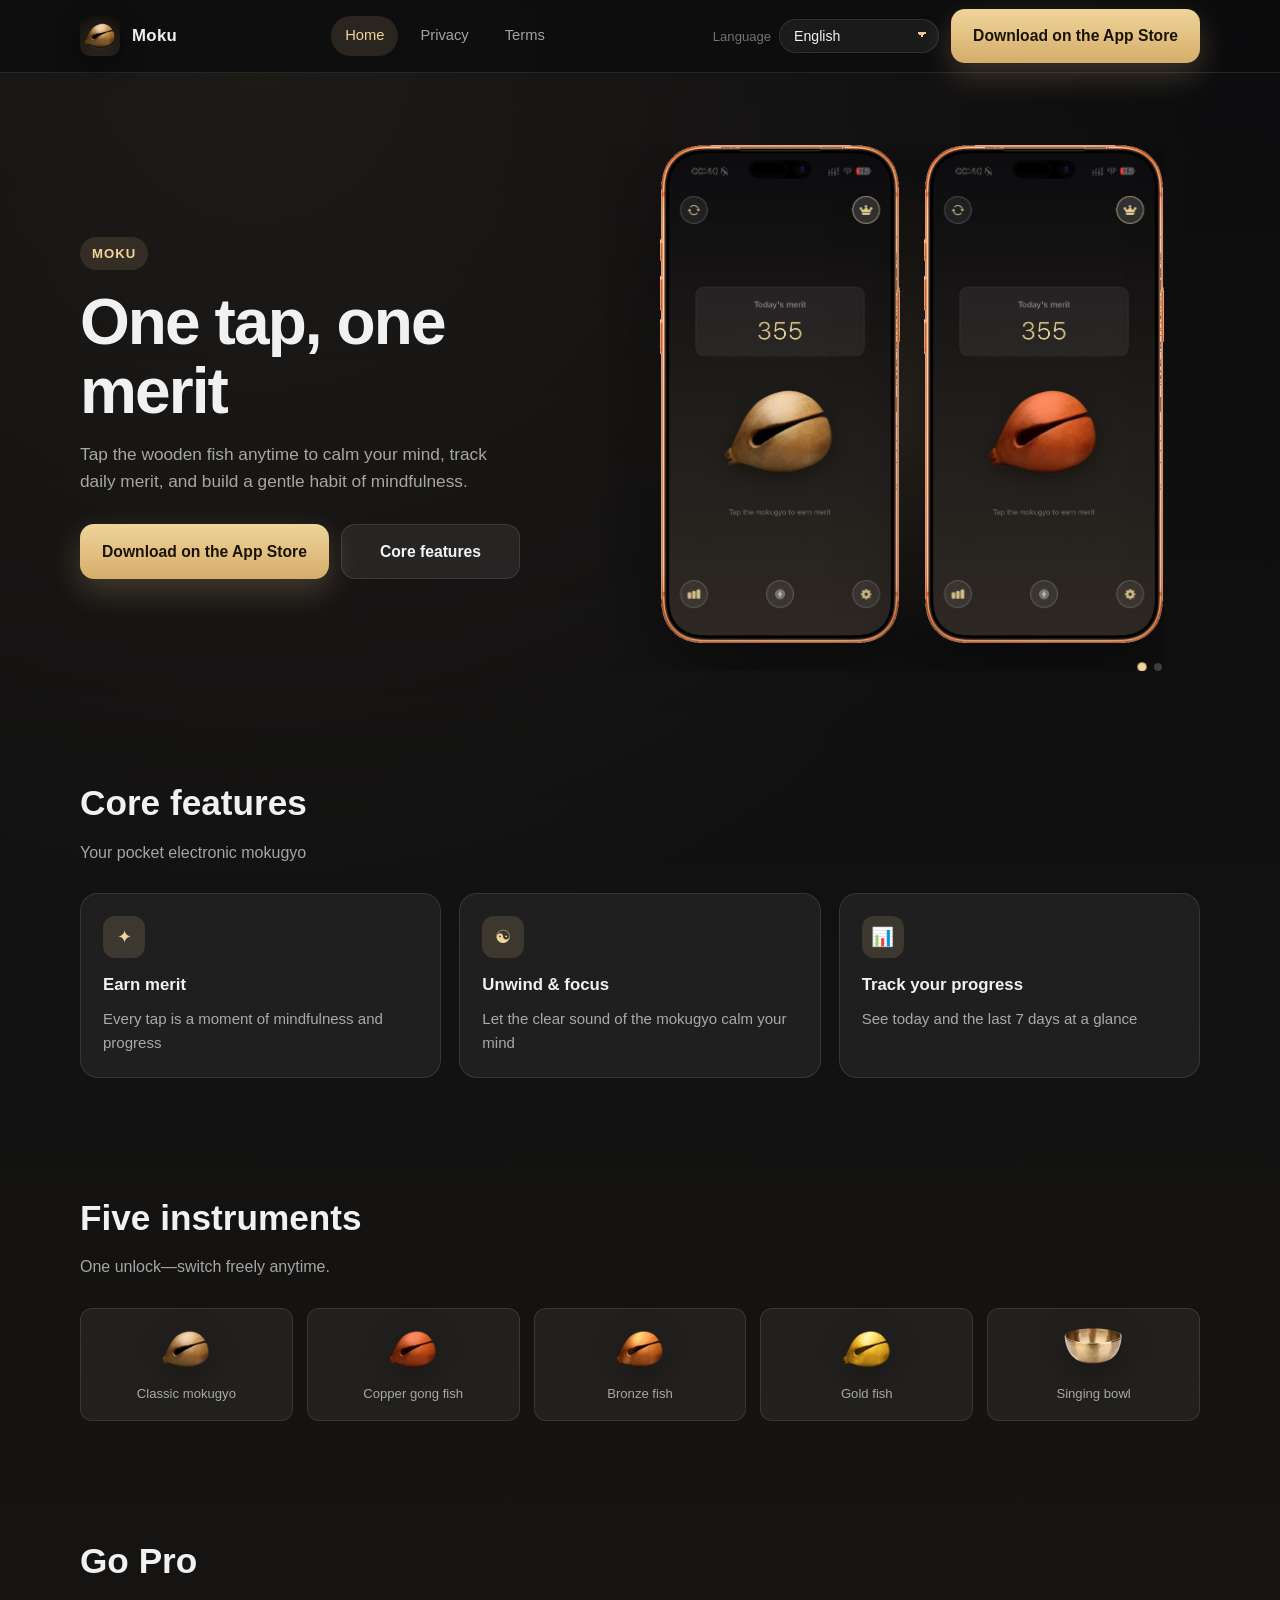
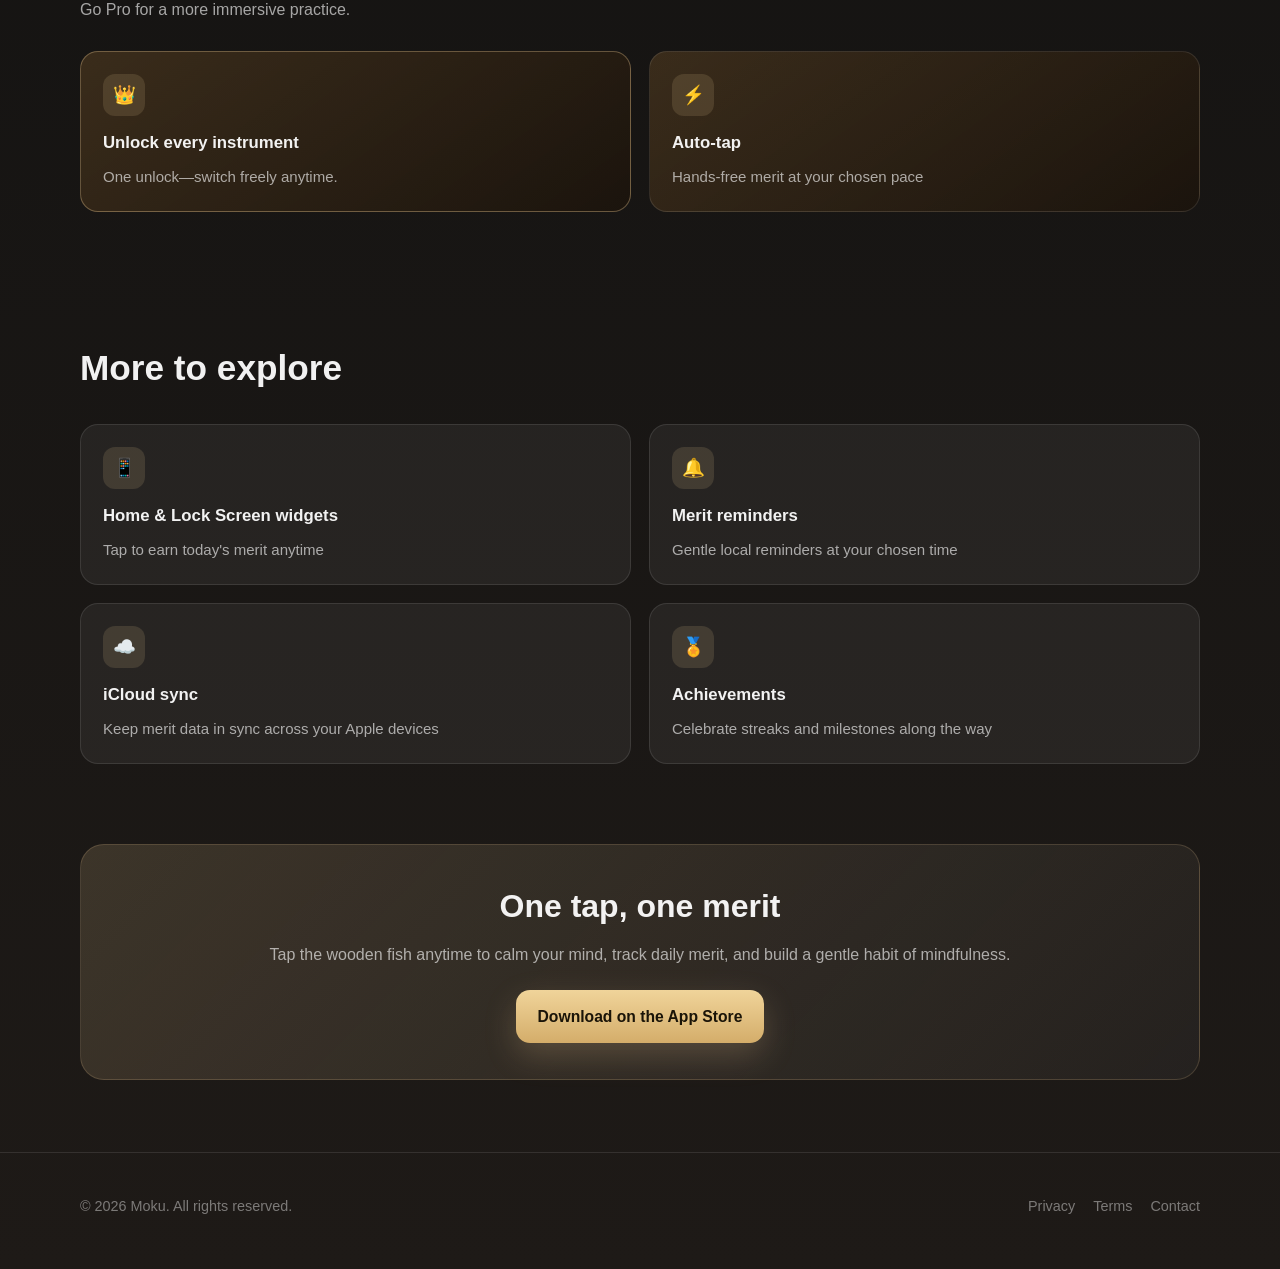
==== website/index.html @ 9e6f9378 "Add files via upload" ====
<!DOCTYPE html>
<html lang="zh-Hans">
<head>
  <meta charset="UTF-8">
  <meta name="viewport" content="width=device-width, initial-scale=1.0">
  <meta name="description" content="">
  <title>敲了么</title>
  <link rel="icon" href="assets/app-icon.png" type="image/png">
  <link rel="apple-touch-icon" href="assets/app-icon.png">
  <link rel="stylesheet" href="css/styles.css">
</head>
<body data-page="home">
  <header class="site-header">
    <div class="container header-inner">
      <a class="brand" href="index.html">
        <img src="assets/app-icon.png" alt="" width="40" height="40">
        <span class="brand-name">敲了么</span>
      </a>

      <nav class="site-nav" aria-label="Main">
        <a class="nav-link" data-page="home" href="index.html" data-i18n="nav_home"></a>
        <a class="nav-link" data-page="privacy" href="privacy.html" data-i18n="nav_privacy"></a>
        <a class="nav-link" data-page="terms" href="terms.html" data-i18n="nav_terms"></a>
      </nav>

      <div class="header-actions">
        <div id="lang-switcher"></div>
        <a class="btn btn-primary app-store-link" href="#" data-i18n="hero_cta"></a>
        <button class="nav-toggle" type="button" aria-expanded="false" aria-label="Menu">
          <span></span><span></span><span></span>
        </button>
      </div>
    </div>
  </header>

  <main>
    <section class="hero">
      <div class="container hero-inner">
        <div class="hero-copy">
          <div class="eyebrow" data-i18n="app_name"></div>
          <h1 data-i18n="hero_title"></h1>
          <p class="hero-lead" data-i18n="hero_description"></p>
          <div class="hero-actions">
            <a class="btn btn-primary app-store-link" href="#" data-i18n="hero_cta"></a>
            <a class="btn btn-ghost" href="#features" data-i18n="section_features"></a>
          </div>
        </div>

        <div class="hero-visual">
          <div class="hero-glow" aria-hidden="true"></div>
          <div class="hero-carousel" aria-roledescription="carousel">
            <div class="hero-carousel-track">
              <div class="hero-carousel-slide">
                <img src="assets/screenshot-1-en-home.png" alt="" class="hero-shot">
                <img src="assets/screenshot-2-zh-home.png" alt="" class="hero-shot">
              </div>
              <div class="hero-carousel-slide">
                <img src="assets/screenshot-3-stats.png" alt="" class="hero-shot">
                <img src="assets/screenshot-4-vessels.png" alt="" class="hero-shot">
              </div>
            </div>
            <div class="hero-carousel-dots" aria-hidden="true">
              <span class="is-active"></span>
              <span></span>
            </div>
          </div>
        </div>
      </div>
    </section>

    <section class="section" id="features">
      <div class="container">
        <div class="section-head">
          <h2 data-i18n="section_features"></h2>
          <p data-i18n="hero_subtitle"></p>
        </div>
        <div class="feature-grid">
          <article class="feature-card">
            <div class="feature-icon">✦</div>
            <h3 data-i18n="feature_merit_title"></h3>
            <p data-i18n="feature_merit_subtitle"></p>
          </article>
          <article class="feature-card">
            <div class="feature-icon">☯</div>
            <h3 data-i18n="feature_calm_title"></h3>
            <p data-i18n="feature_calm_subtitle"></p>
          </article>
          <article class="feature-card">
            <div class="feature-icon">📊</div>
            <h3 data-i18n="feature_stats_title"></h3>
            <p data-i18n="feature_stats_subtitle"></p>
          </article>
        </div>
      </div>
    </section>

    <section class="section" id="vessels">
      <div class="container">
        <div class="section-head">
          <h2 data-i18n="section_vessels"></h2>
          <p data-i18n="pro_benefit_vessels_subtitle"></p>
        </div>
        <div class="vessel-grid">
          <div class="vessel-item">
            <img src="assets/wooden-fish.png" alt="">
            <span data-i18n="vessel_wooden"></span>
          </div>
          <div class="vessel-item">
            <img src="assets/copper-gong.png" alt="">
            <span data-i18n="vessel_copper"></span>
          </div>
          <div class="vessel-item">
            <img src="assets/bronze-fish.png" alt="">
            <span data-i18n="vessel_bronze"></span>
          </div>
          <div class="vessel-item">
            <img src="assets/gold-fish.png" alt="">
            <span data-i18n="vessel_gold"></span>
          </div>
          <div class="vessel-item">
            <img src="assets/singing-bowl.png" alt="">
            <span data-i18n="vessel_bowl"></span>
          </div>
        </div>
      </div>
    </section>

    <section class="section pro-section" id="pro">
      <div class="container">
        <div class="section-head">
          <h2 data-i18n="section_pro"></h2>
          <p data-i18n="pro_hero_subtitle"></p>
        </div>
        <div class="pro-wrap">
          <article class="pro-card highlight">
            <div class="feature-icon">👑</div>
            <h3 data-i18n="pro_hero_title"></h3>
            <p data-i18n="pro_benefit_vessels_subtitle"></p>
          </article>
          <article class="pro-card">
            <div class="feature-icon">⚡</div>
            <h3 data-i18n="pro_benefit_auto_title"></h3>
            <p data-i18n="pro_benefit_auto_subtitle"></p>
          </article>
        </div>
      </div>
    </section>

    <section class="section" id="more">
      <div class="container">
        <div class="section-head">
          <h2 data-i18n="section_more"></h2>
        </div>
        <div class="more-grid">
          <article class="more-card">
            <div class="feature-icon">📱</div>
            <h3 data-i18n="feature_widget_title"></h3>
            <p data-i18n="feature_widget_subtitle"></p>
          </article>
          <article class="more-card">
            <div class="feature-icon">🔔</div>
            <h3 data-i18n="feature_reminder_title"></h3>
            <p data-i18n="feature_reminder_subtitle"></p>
          </article>
          <article class="more-card">
            <div class="feature-icon">☁️</div>
            <h3 data-i18n="feature_icloud_title"></h3>
            <p data-i18n="feature_icloud_subtitle"></p>
          </article>
          <article class="more-card">
            <div class="feature-icon">🏅</div>
            <h3 data-i18n="feature_achievement_title"></h3>
            <p data-i18n="feature_achievement_subtitle"></p>
          </article>
        </div>
      </div>
    </section>

    <section class="container">
      <div class="cta-band">
        <h2 data-i18n="app_slogan"></h2>
        <p data-i18n="hero_description"></p>
        <a class="btn btn-primary app-store-link" href="#" data-i18n="hero_cta"></a>
      </div>
    </section>
  </main>

  <footer class="site-footer">
    <div class="container footer-inner">
      <p data-i18n="footer_copyright"></p>
      <div class="footer-links">
        <a href="privacy.html" data-i18n="nav_privacy"></a>
        <a href="terms.html" data-i18n="nav_terms"></a>
        <a class="contact-link" href="#" data-i18n="footer_contact"></a>
      </div>
    </div>
  </footer>

  <script src="js/locales.js"></script>
  <script src="js/app.js"></script>
</body>
</html>
---- website/css/styles.css ----
:root {
  --bg-deep: #0c0c0e;
  --bg-mid: #141312;
  --bg-card: rgba(255, 255, 255, 0.06);
  --bg-card-hover: rgba(255, 255, 255, 0.09);
  --border: rgba(255, 255, 255, 0.1);
  --text: rgba(255, 255, 255, 0.94);
  --text-muted: rgba(255, 255, 255, 0.62);
  --text-soft: rgba(255, 255, 255, 0.42);
  --accent: #ebc992;
  --accent-strong: #f0d49a;
  --accent-text: #1a1408;
  --shadow: 0 24px 80px rgba(0, 0, 0, 0.45);
  --radius: 18px;
  --radius-sm: 12px;
  --max: 1120px;
  --header-h: 72px;
}

*,
*::before,
*::after {
  box-sizing: border-box;
}

html {
  scroll-behavior: smooth;
}

body {
  margin: 0;
  font-family: -apple-system, BlinkMacSystemFont, "Segoe UI", Roboto, "Helvetica Neue", Arial, sans-serif;
  background: radial-gradient(circle at 20% 0%, rgba(235, 201, 146, 0.08), transparent 32%),
    linear-gradient(180deg, var(--bg-deep) 0%, var(--bg-mid) 45%, #1e1a17 100%);
  color: var(--text);
  line-height: 1.6;
  min-height: 100vh;
}

img {
  max-width: 100%;
  display: block;
}

a {
  color: inherit;
  text-decoration: none;
}

.container {
  width: min(100% - 40px, var(--max));
  margin-inline: auto;
}

.site-header {
  position: sticky;
  top: 0;
  z-index: 100;
  backdrop-filter: blur(16px);
  background: rgba(12, 12, 14, 0.78);
  border-bottom: 1px solid var(--border);
}

.header-inner {
  position: relative;
  height: var(--header-h);
  display: grid;
  grid-template-columns: auto 1fr auto;
  align-items: center;
  gap: 16px;
}

.brand {
  display: flex;
  align-items: center;
  gap: 12px;
  min-width: 0;
}

.brand img {
  width: 40px;
  height: 40px;
  border-radius: 10px;
  box-shadow: 0 8px 24px rgba(0, 0, 0, 0.35);
}

.brand-name {
  font-weight: 700;
  font-size: 1.05rem;
  letter-spacing: 0.02em;
  white-space: nowrap;
}

.header-actions {
  display: flex;
  align-items: center;
  gap: 12px;
}

#lang-switcher {
  display: flex;
  align-items: center;
  gap: 8px;
}

.lang-label {
  font-size: 0.82rem;
  color: var(--text-soft);
}

.lang-select {
  appearance: none;
  border: 1px solid var(--border);
  background: rgba(255, 255, 255, 0.06);
  color: var(--text);
  border-radius: 999px;
  padding: 8px 32px 8px 14px;
  font-size: 0.88rem;
  background-image: linear-gradient(45deg, transparent 50%, var(--accent) 50%),
    linear-gradient(135deg, var(--accent) 50%, transparent 50%);
  background-position: calc(100% - 16px) calc(50% - 2px), calc(100% - 11px) calc(50% - 2px);
  background-size: 5px 5px, 5px 5px;
  background-repeat: no-repeat;
}

.nav-toggle {
  display: none;
  width: 42px;
  height: 42px;
  border-radius: 50%;
  border: 1px solid var(--border);
  background: rgba(255, 255, 255, 0.05);
  color: var(--accent);
}

.nav-toggle span {
  display: block;
  width: 18px;
  height: 2px;
  margin: 4px auto;
  background: currentColor;
  border-radius: 1px;
}

.site-nav {
  display: flex;
  align-items: center;
  justify-content: center;
  gap: 8px;
}

.nav-link {
  padding: 8px 14px;
  border-radius: 999px;
  font-size: 0.92rem;
  color: var(--text-muted);
  transition: background 0.2s, color 0.2s;
}

.nav-link:hover,
.nav-link.is-active {
  background: rgba(235, 201, 146, 0.12);
  color: var(--accent-strong);
}

.btn {
  display: inline-flex;
  align-items: center;
  justify-content: center;
  gap: 8px;
  border: none;
  border-radius: 14px;
  padding: 14px 22px;
  font-size: 0.98rem;
  font-weight: 700;
  cursor: pointer;
  transition: transform 0.15s, box-shadow 0.2s, background 0.2s;
}

.btn-primary {
  background: linear-gradient(180deg, var(--accent-strong), #d4ad6a);
  color: var(--accent-text);
  box-shadow: 0 12px 32px rgba(235, 201, 146, 0.22);
}

.btn-primary:hover {
  transform: translateY(-1px);
  box-shadow: 0 16px 40px rgba(235, 201, 146, 0.28);
}

.btn-ghost {
  background: rgba(255, 255, 255, 0.07);
  color: var(--text);
  border: 1px solid var(--border);
}

.hero {
  padding: 72px 0 48px;
}

.hero-inner {
  display: flex;
  flex-direction: column;
  gap: 48px;
}

.hero-copy {
  max-width: 640px;
}

@media (min-width: 1024px) {
  .hero-inner {
    display: grid;
    grid-template-columns: minmax(0, 440px) minmax(0, 1fr);
    align-items: center;
    gap: clamp(24px, 4vw, 48px);
  }

  .hero-copy {
    max-width: none;
  }

  .hero-visual {
    justify-content: flex-end;
    align-items: center;
  }

  .hero-carousel {
    margin: 0;
    max-width: min(100%, 520px);
  }
}

.eyebrow {
  display: inline-block;
  padding: 6px 12px;
  border-radius: 999px;
  background: rgba(235, 201, 146, 0.12);
  color: var(--accent-strong);
  font-size: 0.82rem;
  font-weight: 700;
  letter-spacing: 0.08em;
  text-transform: uppercase;
  margin-bottom: 18px;
}

.hero h1 {
  margin: 0 0 14px;
  font-size: clamp(2.4rem, 5vw, 4rem);
  line-height: 1.08;
  letter-spacing: -0.03em;
}

.hero-lead {
  margin: 0 0 28px;
  font-size: 1.08rem;
  color: var(--text-muted);
  max-width: 34rem;
}

.hero-actions {
  display: inline-grid;
  grid-template-columns: repeat(2, 1fr);
  gap: 12px;
}

.hero-actions .btn {
  text-align: center;
  white-space: nowrap;
}

.hero-visual {
  position: relative;
  display: flex;
  justify-content: center;
  align-items: center;
  width: 100%;
  min-width: 0;
}

.hero-glow {
  position: absolute;
  inset: 8% 4%;
  background: radial-gradient(circle, rgba(235, 201, 146, 0.16), transparent 70%);
  filter: blur(18px);
  pointer-events: none;
}

.hero-carousel {
  position: relative;
  width: 100%;
  max-width: 560px;
  margin: 0 auto;
  overflow: hidden;
}

.hero-carousel-track {
  display: flex;
  transition: transform 0.55s cubic-bezier(0.4, 0, 0.2, 1);
  will-change: transform;
}

.hero-carousel-slide {
  flex: 0 0 100%;
  display: flex;
  justify-content: flex-end;
  align-items: flex-end;
  gap: clamp(12px, 3vw, 24px);
  padding: 0 0 20px;
}

.hero-carousel-dots {
  display: flex;
  justify-content: flex-end;
  gap: 8px;
  padding-right: 2px;
}

.hero-carousel-dots span {
  width: 8px;
  height: 8px;
  border-radius: 50%;
  background: rgba(255, 255, 255, 0.22);
  transition: background 0.3s, transform 0.3s;
}

.hero-carousel-dots span.is-active {
  background: var(--accent-strong);
  transform: scale(1.15);
}

.hero-shot {
  flex: 0 1 auto;
  width: clamp(130px, 22vw, 240px);
  height: auto;
  filter: drop-shadow(0 22px 44px rgba(0, 0, 0, 0.42));
}

.section {
  padding: 56px 0;
}

.section-head {
  margin-bottom: 28px;
}

.section-head h2 {
  margin: 0 0 8px;
  font-size: clamp(1.6rem, 3vw, 2.2rem);
}

.section-head p {
  margin: 0;
  color: var(--text-muted);
}

.feature-grid {
  display: grid;
  grid-template-columns: repeat(3, 1fr);
  gap: 18px;
}

.feature-card,
.pro-card,
.more-card {
  padding: 22px;
  border-radius: var(--radius);
  background: var(--bg-card);
  border: 1px solid var(--border);
  transition: background 0.2s, transform 0.2s;
}

.feature-card:hover,
.more-card:hover {
  background: var(--bg-card-hover);
  transform: translateY(-2px);
}

.feature-icon {
  width: 42px;
  height: 42px;
  border-radius: 12px;
  display: grid;
  place-items: center;
  background: rgba(235, 201, 146, 0.14);
  color: var(--accent-strong);
  font-size: 1.15rem;
  margin-bottom: 14px;
}

.feature-card h3,
.more-card h3,
.pro-card h3 {
  margin: 0 0 8px;
  font-size: 1.05rem;
}

.feature-card p,
.more-card p,
.pro-card p {
  margin: 0;
  color: var(--text-muted);
  font-size: 0.94rem;
}

.vessel-grid {
  display: grid;
  grid-template-columns: repeat(5, 1fr);
  gap: 14px;
}

.vessel-item {
  text-align: center;
  padding: 16px 10px;
  border-radius: var(--radius-sm);
  background: var(--bg-card);
  border: 1px solid var(--border);
}

.vessel-item img {
  width: 64px;
  height: 48px;
  object-fit: contain;
  margin: 0 auto 10px;
  filter: drop-shadow(0 8px 16px rgba(0, 0, 0, 0.35));
}

.vessel-item span {
  display: block;
  font-size: 0.82rem;
  color: var(--text-muted);
}

.pro-section {
  padding-bottom: 72px;
}

.pro-wrap {
  display: grid;
  grid-template-columns: 1fr 1fr;
  gap: 18px;
}

.pro-card {
  background: linear-gradient(145deg, rgba(88, 64, 34, 0.55), rgba(28, 20, 12, 0.85));
}

.pro-card.highlight {
  border-color: rgba(235, 201, 146, 0.35);
}

.more-grid {
  display: grid;
  grid-template-columns: repeat(2, 1fr);
  gap: 18px;
}

.cta-band {
  margin: 24px 0 72px;
  padding: 36px;
  border-radius: 24px;
  text-align: center;
  background: linear-gradient(135deg, rgba(235, 201, 146, 0.16), rgba(255, 255, 255, 0.04));
  border: 1px solid rgba(235, 201, 146, 0.18);
}

.cta-band h2 {
  margin: 0 0 10px;
  font-size: clamp(1.5rem, 3vw, 2rem);
}

.cta-band p {
  margin: 0 0 22px;
  color: var(--text-muted);
}

.site-footer {
  border-top: 1px solid var(--border);
  padding: 28px 0 36px;
  color: var(--text-soft);
  font-size: 0.9rem;
}

.footer-inner {
  display: flex;
  align-items: center;
  justify-content: space-between;
  gap: 16px;
  flex-wrap: wrap;
}

.footer-links {
  display: flex;
  gap: 18px;
  flex-wrap: wrap;
}

.footer-links a:hover {
  color: var(--accent-strong);
}

.legal-page {
  padding: 48px 0 72px;
}

.legal-card {
  max-width: 820px;
  margin: 0 auto;
  padding: 32px;
  border-radius: 24px;
  background: var(--bg-card);
  border: 1px solid var(--border);
}

.legal-card h1 {
  margin: 0 0 24px;
  font-size: clamp(1.8rem, 4vw, 2.4rem);
}

#legal-body p {
  margin: 0 0 12px;
  color: rgba(255, 255, 255, 0.84);
  white-space: pre-wrap;
}

@media (max-width: 960px) {
  .hero-inner {
    gap: 36px;
  }

  .pro-wrap,
  .feature-grid,
  .more-grid {
    grid-template-columns: 1fr 1fr;
  }

  .vessel-grid {
    grid-template-columns: repeat(3, 1fr);
  }
}

@media (max-width: 768px) {
  :root {
    --header-h: 64px;
  }

  .header-inner {
    grid-template-columns: auto 1fr auto;
  }

  .nav-toggle {
    display: block;
  }

  .site-nav {
    position: absolute;
    top: calc(100% + 1px);
    left: 0;
    right: 0;
    flex-direction: column;
    align-items: stretch;
    padding: 12px 20px 18px;
    background: rgba(12, 12, 14, 0.96);
    border-bottom: 1px solid var(--border);
    display: none;
  }

  .site-nav.is-open {
    display: flex;
  }

  .lang-label {
    display: none;
  }

  .hero {
    padding-top: 40px;
  }

  .hero-carousel {
    max-width: none;
    margin: 0 auto;
  }

  .hero-carousel-slide {
    justify-content: center;
  }

  .hero-carousel-dots {
    justify-content: center;
    padding-right: 0;
  }

  .hero-shot {
    width: clamp(140px, 38vw, 220px);
  }

  .feature-grid,
  .more-grid,
  .pro-wrap {
    grid-template-columns: 1fr;
  }

  .vessel-grid {
    grid-template-columns: repeat(2, 1fr);
  }

  .legal-card {
    padding: 22px 18px;
  }

  .footer-inner {
    flex-direction: column;
    align-items: flex-start;
  }
}

@media (max-width: 480px) {
  .container {
    width: min(100% - 28px, var(--max));
  }

  .header-actions .btn-primary {
    display: none;
  }

  .hero-actions {
    display: grid;
    grid-template-columns: 1fr;
    width: 100%;
  }
}
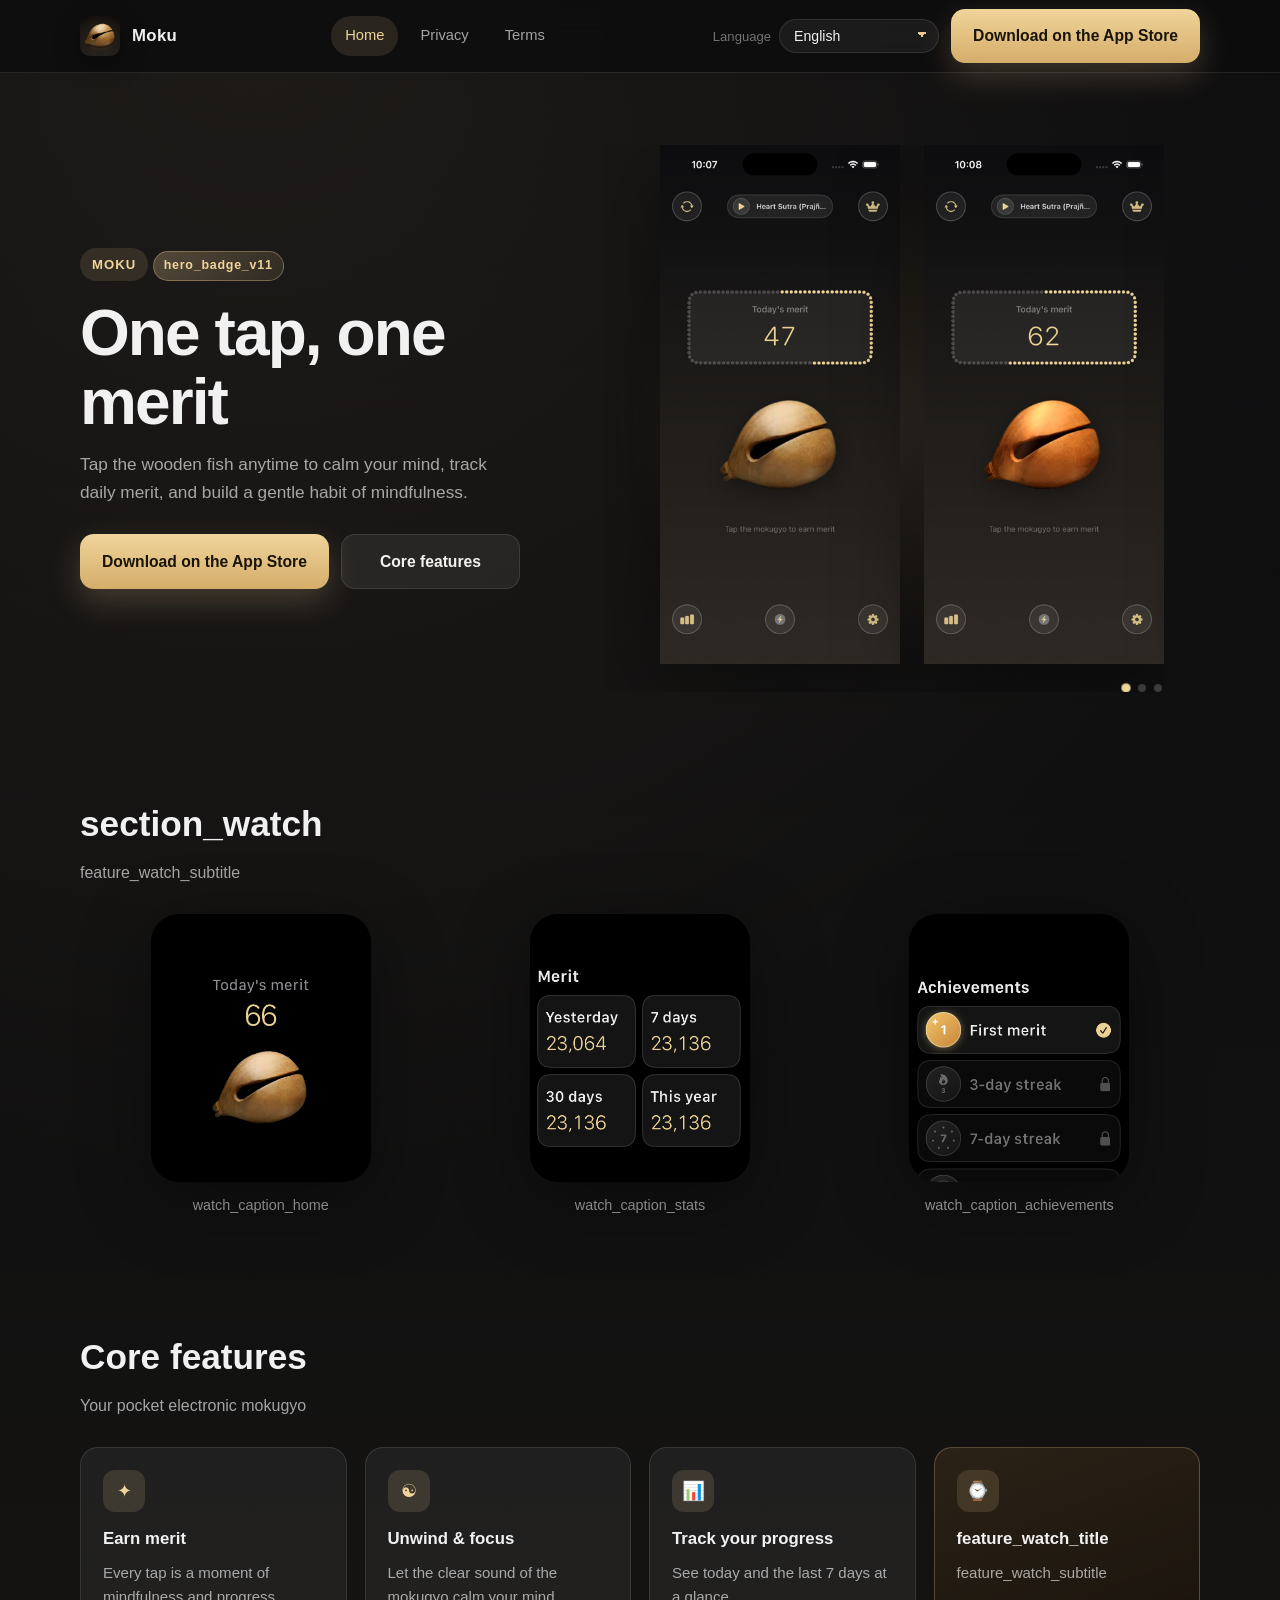
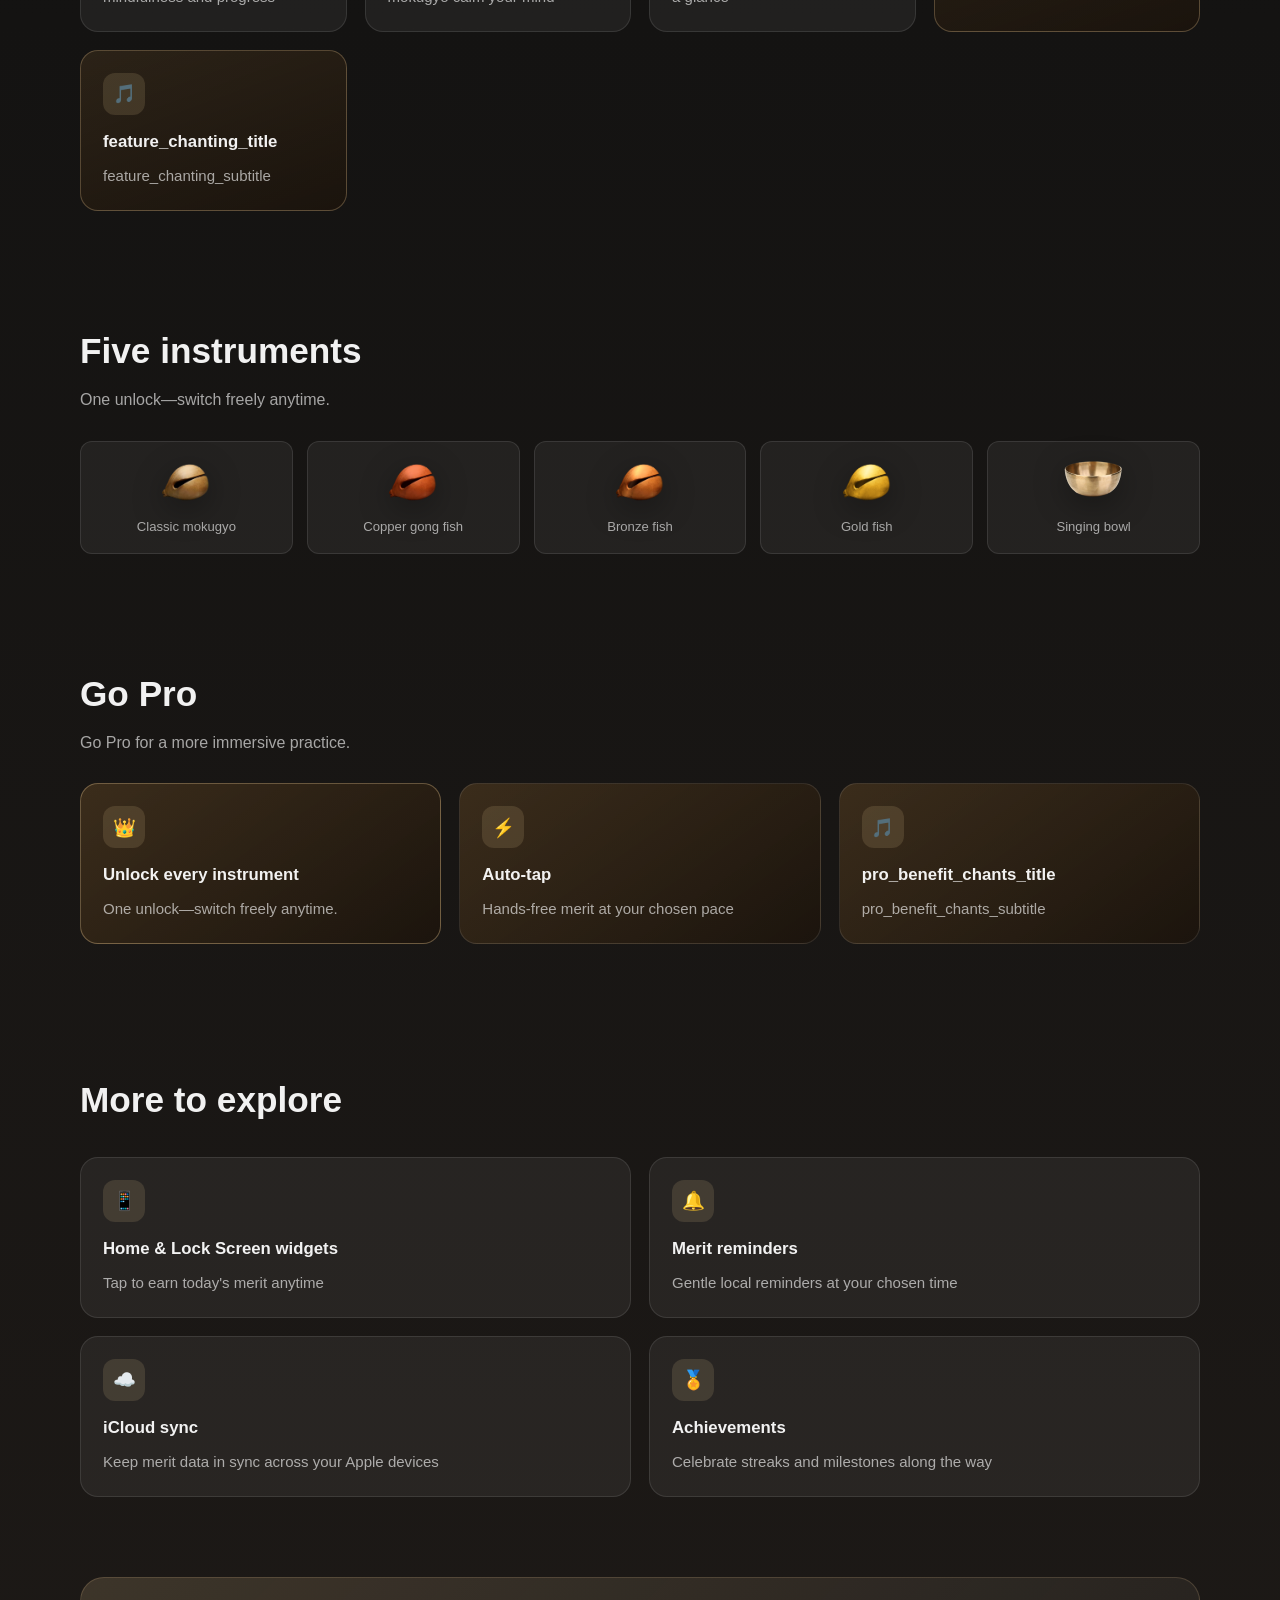
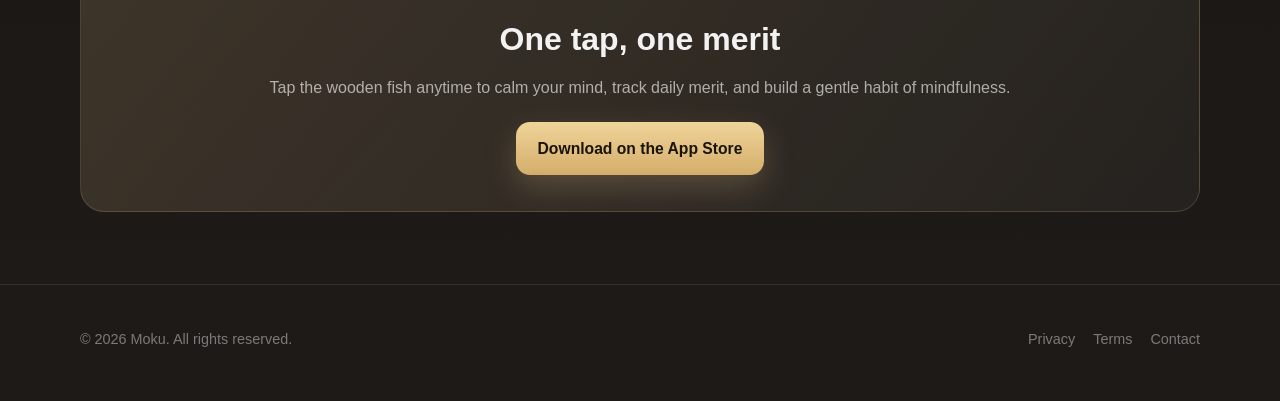
==== commit c31f8b63: "Add files via upload" ====
--- a/website/index.html
+++ b/website/index.html
@@ -38,6 +38,7 @@
       <div class="container hero-inner">
         <div class="hero-copy">
           <div class="eyebrow" data-i18n="app_name"></div>
+          <div class="hero-badge" data-i18n="hero_badge_v11"></div>
           <h1 data-i18n="hero_title"></h1>
           <p class="hero-lead" data-i18n="hero_description"></p>
           <div class="hero-actions">
@@ -51,19 +52,47 @@
           <div class="hero-carousel" aria-roledescription="carousel">
             <div class="hero-carousel-track">
               <div class="hero-carousel-slide">
-                <img src="assets/screenshot-1-en-home.png" alt="" class="hero-shot">
-                <img src="assets/screenshot-2-zh-home.png" alt="" class="hero-shot">
+                <img src="assets/carousel-1-home.png" alt="" class="hero-shot" loading="eager">
+                <img src="assets/carousel-2-chanting.png" alt="" class="hero-shot" loading="eager">
               </div>
               <div class="hero-carousel-slide">
-                <img src="assets/screenshot-3-stats.png" alt="" class="hero-shot">
-                <img src="assets/screenshot-4-vessels.png" alt="" class="hero-shot">
+                <img src="assets/carousel-3-bowl.png" alt="" class="hero-shot" loading="lazy">
+                <img src="assets/carousel-4-instruments.png" alt="" class="hero-shot" loading="lazy">
+              </div>
+              <div class="hero-carousel-slide">
+                <img src="assets/carousel-5-stats.png" alt="" class="hero-shot" loading="lazy">
+                <img src="assets/carousel-6-widgets.png" alt="" class="hero-shot" loading="lazy">
               </div>
             </div>
             <div class="hero-carousel-dots" aria-hidden="true">
               <span class="is-active"></span>
               <span></span>
+              <span></span>
             </div>
           </div>
+        </div>
+      </div>
+    </section>
+
+    <section class="section watch-section" id="watch">
+      <div class="container">
+        <div class="section-head">
+          <h2 data-i18n="section_watch"></h2>
+          <p data-i18n="feature_watch_subtitle"></p>
+        </div>
+        <div class="watch-showcase">
+          <figure class="watch-shot">
+            <img src="assets/screenshot-watch-home.png" alt="" loading="lazy">
+            <figcaption data-i18n="watch_caption_home"></figcaption>
+          </figure>
+          <figure class="watch-shot">
+            <img src="assets/screenshot-watch-stats.png" alt="" loading="lazy">
+            <figcaption data-i18n="watch_caption_stats"></figcaption>
+          </figure>
+          <figure class="watch-shot">
+            <img src="assets/screenshot-watch-achievements.png" alt="" loading="lazy">
+            <figcaption data-i18n="watch_caption_achievements"></figcaption>
+          </figure>
         </div>
       </div>
     </section>
@@ -90,6 +119,16 @@
             <h3 data-i18n="feature_stats_title"></h3>
             <p data-i18n="feature_stats_subtitle"></p>
           </article>
+          <article class="feature-card highlight">
+            <div class="feature-icon">⌚</div>
+            <h3 data-i18n="feature_watch_title"></h3>
+            <p data-i18n="feature_watch_subtitle"></p>
+          </article>
+          <article class="feature-card highlight">
+            <div class="feature-icon">🎵</div>
+            <h3 data-i18n="feature_chanting_title"></h3>
+            <p data-i18n="feature_chanting_subtitle"></p>
+          </article>
         </div>
       </div>
     </section>
@@ -141,6 +180,11 @@
             <div class="feature-icon">⚡</div>
             <h3 data-i18n="pro_benefit_auto_title"></h3>
             <p data-i18n="pro_benefit_auto_subtitle"></p>
+          </article>
+          <article class="pro-card">
+            <div class="feature-icon">🎵</div>
+            <h3 data-i18n="pro_benefit_chants_title"></h3>
+            <p data-i18n="pro_benefit_chants_subtitle"></p>
           </article>
         </div>
       </div>
--- a/website/css/styles.css
+++ b/website/css/styles.css
@@ -244,6 +244,65 @@
   margin-bottom: 18px;
 }
 
+.hero-badge {
+  display: inline-block;
+  margin: -8px 0 12px;
+  padding: 4px 10px;
+  border-radius: 999px;
+  background: linear-gradient(135deg, rgba(235, 201, 146, 0.28), rgba(235, 201, 146, 0.1));
+  border: 1px solid rgba(235, 201, 146, 0.35);
+  color: var(--accent-strong);
+  font-size: 0.78rem;
+  font-weight: 800;
+  letter-spacing: 0.06em;
+}
+
+.whats-new-section {
+  padding-top: 0;
+}
+
+.version-badge {
+  display: inline-block;
+  margin-bottom: 10px;
+  padding: 4px 10px;
+  border-radius: 999px;
+  background: rgba(235, 201, 146, 0.14);
+  border: 1px solid rgba(235, 201, 146, 0.28);
+  color: var(--accent-strong);
+  font-size: 0.78rem;
+  font-weight: 800;
+  letter-spacing: 0.06em;
+}
+
+.whats-new-list {
+  list-style: none;
+  margin: 0;
+  padding: 24px;
+  border-radius: var(--radius);
+  background: linear-gradient(145deg, rgba(88, 64, 34, 0.4), rgba(28, 20, 12, 0.75));
+  border: 1px solid rgba(235, 201, 146, 0.2);
+  display: grid;
+  gap: 14px;
+}
+
+.whats-new-list li {
+  position: relative;
+  margin: 0;
+  padding-left: 22px;
+  color: rgba(255, 255, 255, 0.9);
+  font-size: 1rem;
+  line-height: 1.5;
+}
+
+.whats-new-list li::before {
+  content: "✦";
+  position: absolute;
+  left: 0;
+  top: 0.1em;
+  color: var(--accent-strong);
+  font-size: 0.85rem;
+}
+
 .hero h1 {
   margin: 0 0 14px;
   font-size: clamp(2.4rem, 5vw, 4rem);
@@ -309,6 +368,77 @@
   padding: 0 0 20px;
 }
 
+.hero-carousel-slide.is-single {
+  justify-content: center;
+  align-items: center;
+}
+
+.hero-carousel-slide.is-single .hero-shot {
+  width: clamp(150px, 26vw, 260px);
+}
+
+.showcase-grid {
+  display: grid;
+  grid-template-columns: repeat(3, 1fr);
+  gap: 16px;
+  margin-top: 24px;
+}
+
+.showcase-item {
+  margin: 0;
+  padding: 12px;
+  border-radius: var(--radius);
+  background: rgba(255, 255, 255, 0.03);
+  border: 1px solid var(--border);
+}
+
+.showcase-item img {
+  display: block;
+  width: 100%;
+  height: auto;
+  border-radius: 18px;
+  filter: drop-shadow(0 16px 32px rgba(0, 0, 0, 0.35));
+}
+
+.hero-carousel-slide.is-watch-trio {
+  justify-content: center;
+  align-items: center;
+  gap: clamp(8px, 2vw, 16px);
+}
+
+.hero-shot-watch {
+  width: clamp(88px, 14vw, 150px);
+}
+
+.showcase-shot-watch {
+  max-width: 200px;
+  margin: 0 auto;
+}
+
+.watch-showcase {
+  display: grid;
+  grid-template-columns: repeat(3, 1fr);
+  gap: 18px;
+}
+
+.watch-shot {
+  margin: 0;
+  text-align: center;
+}
+
+.watch-shot img {
+  display: block;
+  width: min(100%, 220px);
+  margin: 0 auto 12px;
+  border-radius: 28px;
+  filter: drop-shadow(0 18px 36px rgba(0, 0, 0, 0.4));
+}
+
+.watch-shot figcaption {
+  font-size: 0.9rem;
+  color: var(--text-muted);
+}
+
 .hero-carousel-dots {
   display: flex;
   justify-content: flex-end;
@@ -322,6 +452,16 @@
   border-radius: 50%;
   background: rgba(255, 255, 255, 0.22);
   transition: background 0.3s, transform 0.3s;
+  cursor: pointer;
+}
+
+.hero-carousel-dots span:hover {
+  background: rgba(235, 201, 146, 0.45);
+}
+
+.hero-carousel-dots span:focus-visible {
+  outline: 2px solid var(--accent-strong);
+  outline-offset: 3px;
 }
 
 .hero-carousel-dots span.is-active {
@@ -356,8 +496,13 @@
 
 .feature-grid {
   display: grid;
-  grid-template-columns: repeat(3, 1fr);
+  grid-template-columns: repeat(auto-fit, minmax(220px, 1fr));
   gap: 18px;
+}
+
+.feature-card.highlight {
+  border-color: rgba(235, 201, 146, 0.28);
+  background: linear-gradient(160deg, rgba(88, 64, 34, 0.35), rgba(28, 20, 12, 0.82));
 }
 
 .feature-card,
@@ -437,7 +582,7 @@
 
 .pro-wrap {
   display: grid;
-  grid-template-columns: 1fr 1fr;
+  grid-template-columns: repeat(3, 1fr);
   gap: 18px;
 }
 
@@ -601,6 +746,19 @@
     grid-template-columns: 1fr;
   }
 
+  .showcase-grid {
+    grid-template-columns: 1fr;
+    max-width: 280px;
+    margin-left: auto;
+    margin-right: auto;
+  }
+
+  .watch-showcase {
+    grid-template-columns: 1fr;
+    max-width: 240px;
+    margin: 0 auto;
+  }
+
   .vessel-grid {
     grid-template-columns: repeat(2, 1fr);
   }
